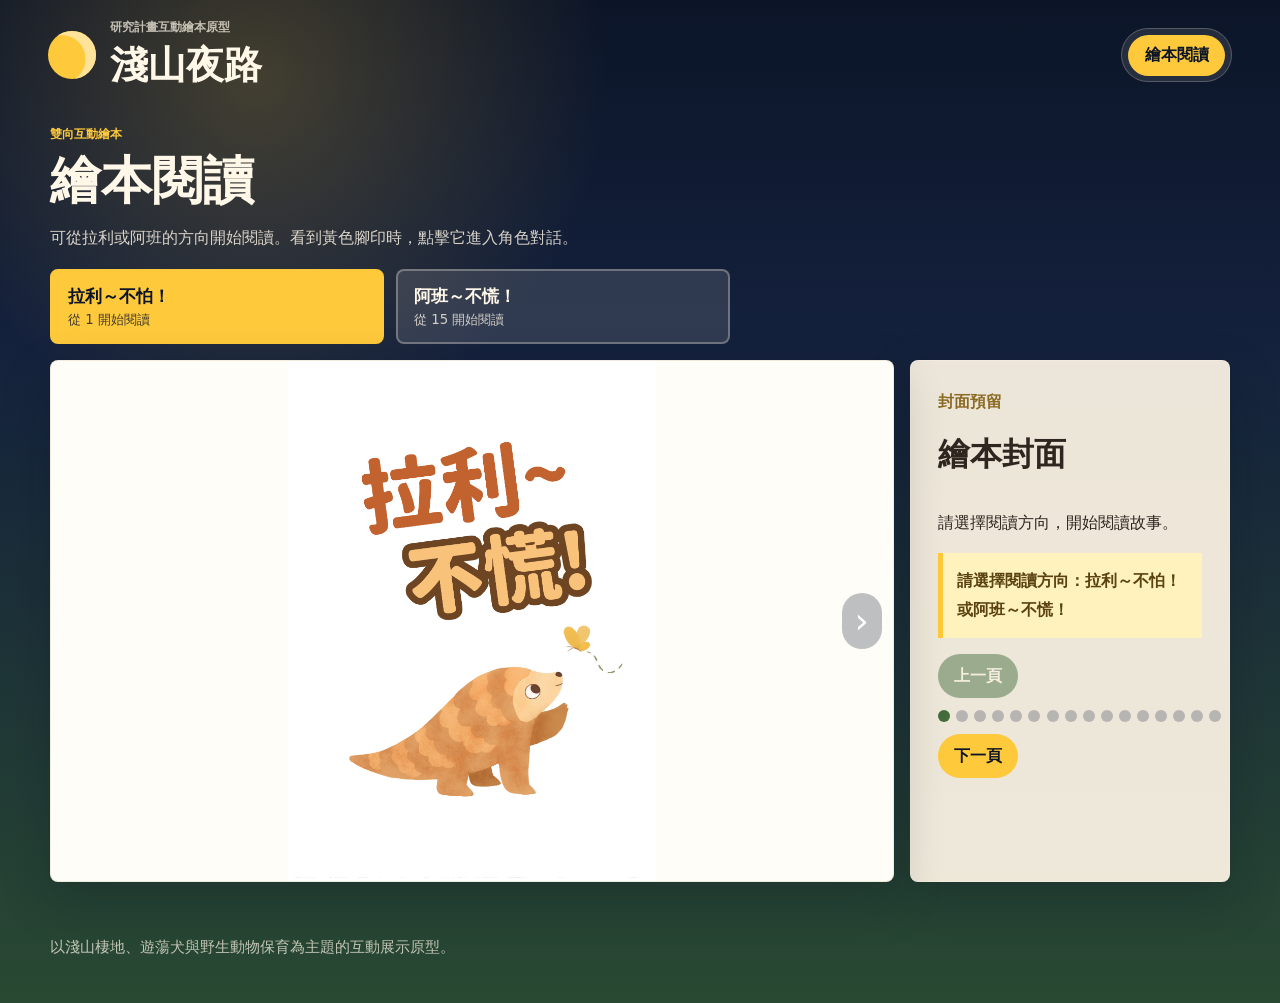
==== nstc.html @ 9fc7c837 "Publish interactive conservation storybook" ====
<!doctype html>
<html lang="zh-Hant">
<head>
  <meta charset="utf-8">
  <meta name="viewport" content="width=device-width, initial-scale=1">
  <title>國科會上繳版</title>
  <meta http-equiv="refresh" content="0; url=index.html?v=20261003-5">
</head>
<body>
  <p><a href="index.html?v=20261003-5">開啟國科會上繳版</a></p>
</body>
</html>
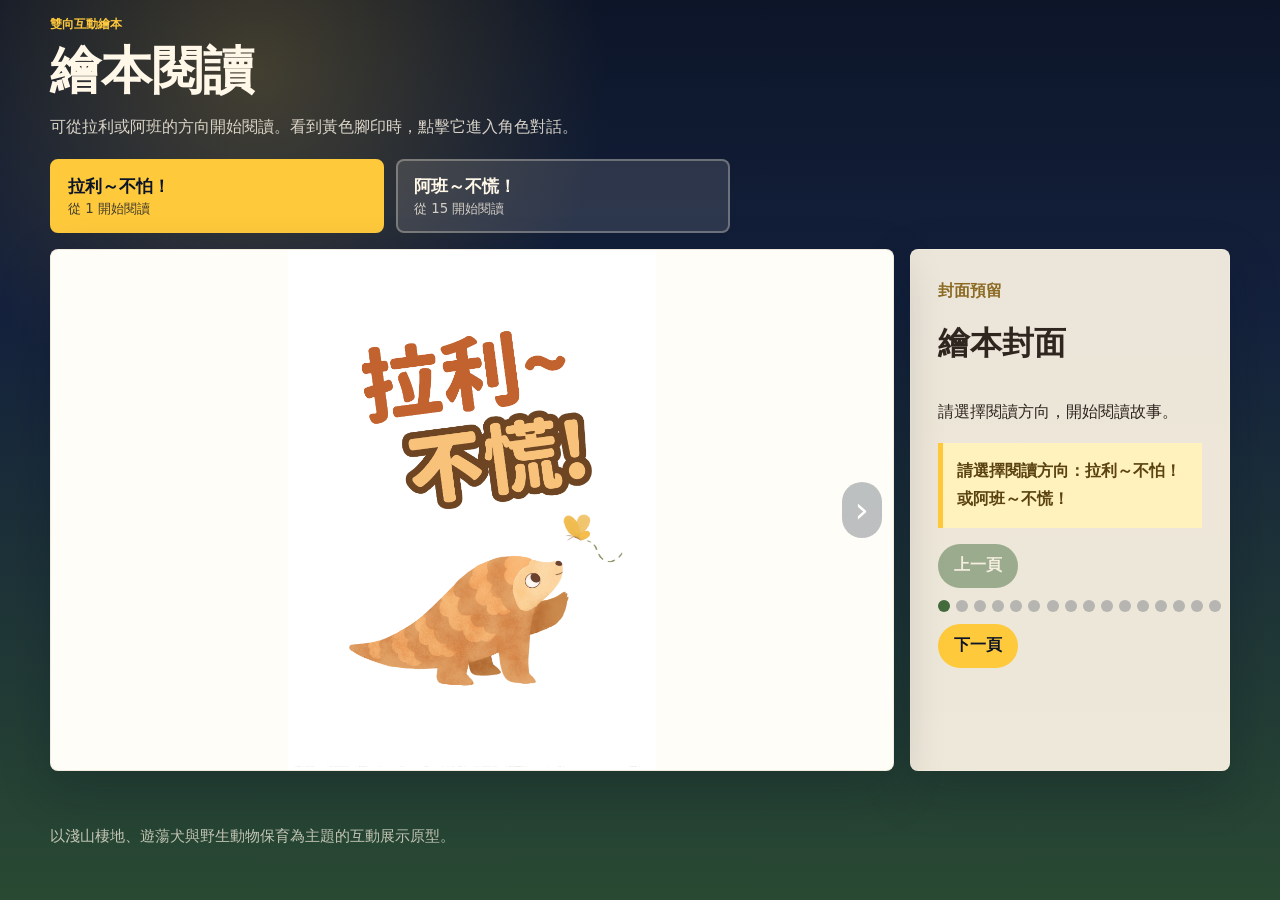
==== commit 632dad2a: "Simplify storybook header and image navigation" ====
--- a/nstc.html
+++ b/nstc.html
@@ -4,9 +4,9 @@
   <meta charset="utf-8">
   <meta name="viewport" content="width=device-width, initial-scale=1">
   <title>國科會上繳版</title>
-  <meta http-equiv="refresh" content="0; url=index.html?v=20261003-5">
+  <meta http-equiv="refresh" content="0; url=index.html?v=20261003-6">
 </head>
 <body>
-  <p><a href="index.html?v=20261003-5">開啟國科會上繳版</a></p>
+  <p><a href="index.html?v=20261003-6">開啟國科會上繳版</a></p>
 </body>
 </html>
